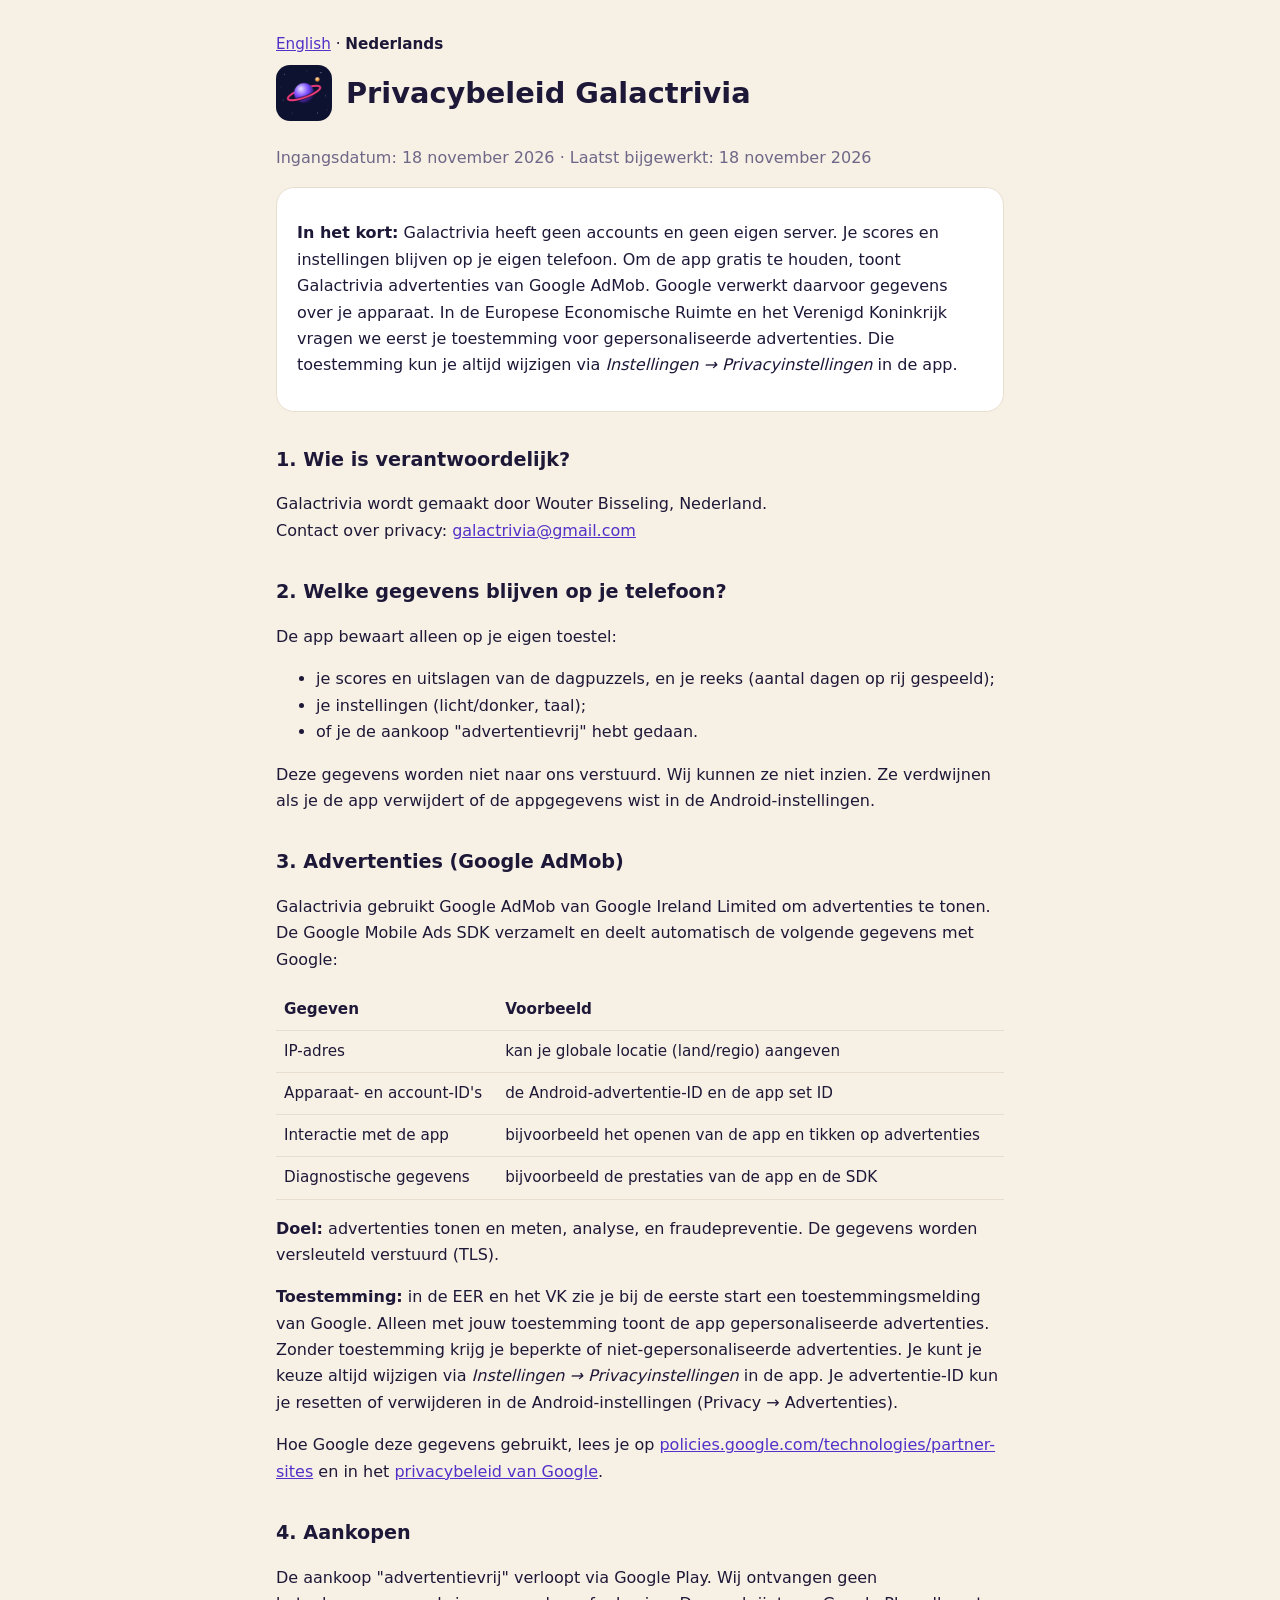
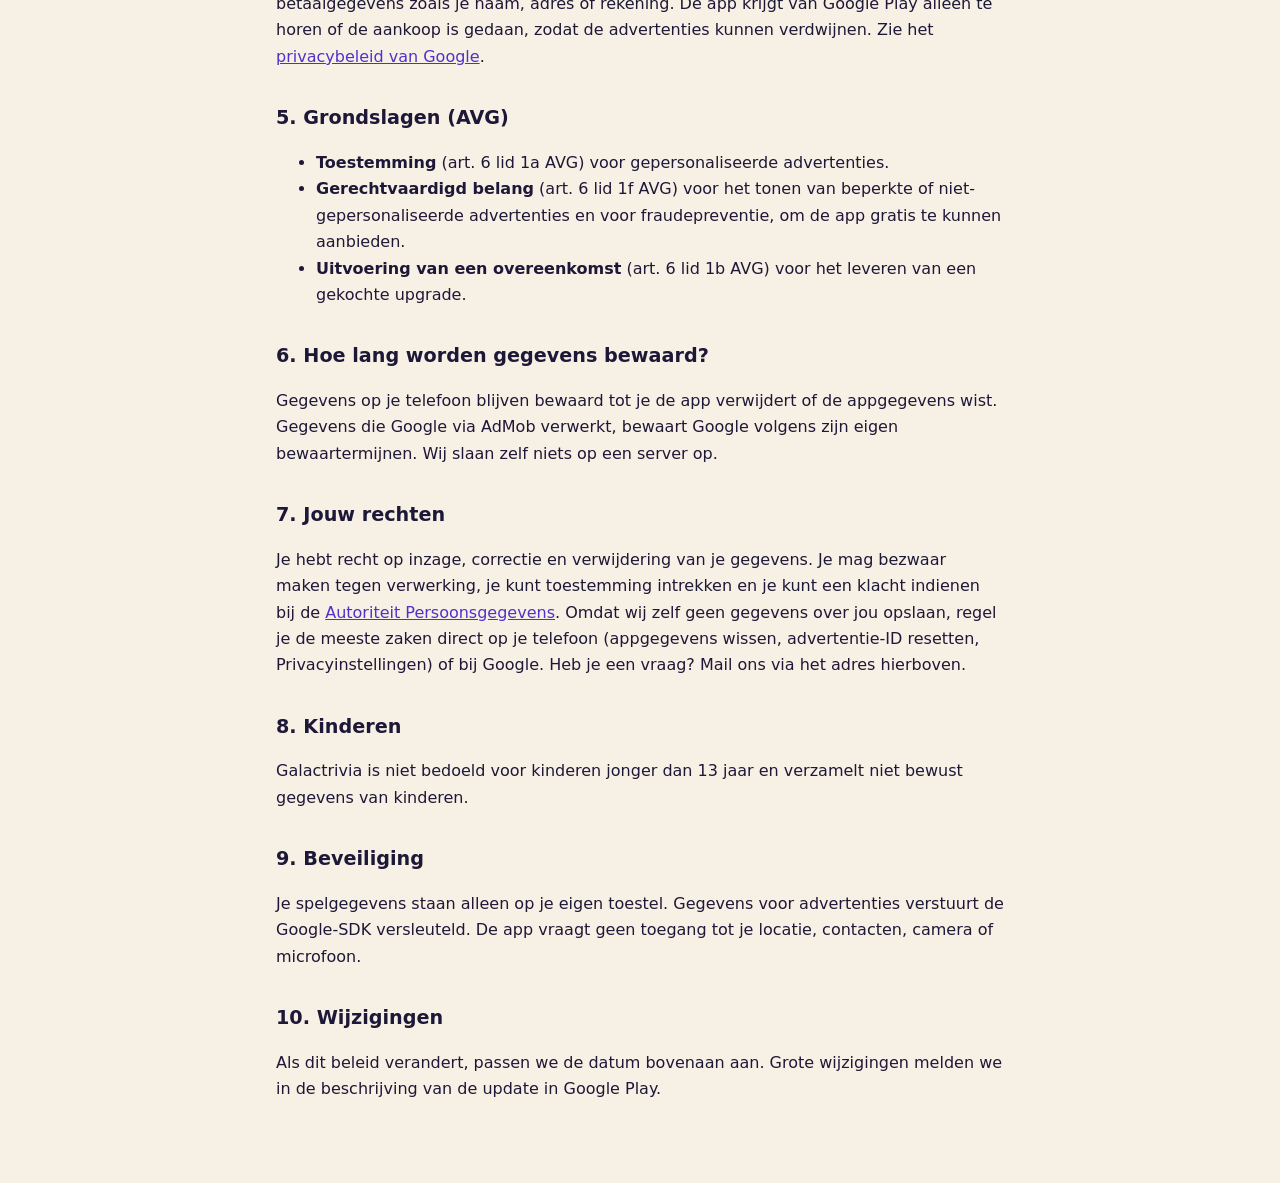
==== privacy-nl.html @ 7525d75d "Add files via upload" ====
<!doctype html>
<html lang="nl">
<head>
<meta charset="utf-8">
<meta name="viewport" content="width=device-width, initial-scale=1">
<title>Privacybeleid – Galactrivia</title>
<link rel="stylesheet" href="style.css">
<link rel="icon" href="icon.png">
</head>
<body>
<main>
<nav class="lang"><a href="privacy.html">English</a> · <strong>Nederlands</strong></nav>
<header><img src="icon.png" alt="Galactrivia-icoon"><h1>Privacybeleid Galactrivia</h1></header>
<p class="soft">Ingangsdatum: 18 november 2026 · Laatst bijgewerkt: 18 november 2026</p>

<div class="card">
<p><strong>In het kort:</strong> Galactrivia heeft geen accounts en geen eigen server. Je scores en instellingen blijven op je eigen telefoon. Om de app gratis te houden, toont Galactrivia advertenties van Google AdMob. Google verwerkt daarvoor gegevens over je apparaat. In de Europese Economische Ruimte en het Verenigd Koninkrijk vragen we eerst je toestemming voor gepersonaliseerde advertenties. Die toestemming kun je altijd wijzigen via <em>Instellingen → Privacyinstellingen</em> in de app.</p>
</div>

<h2>1. Wie is verantwoordelijk?</h2>
<p>Galactrivia wordt gemaakt door Wouter Bisseling, Nederland.<br>
Contact over privacy: <a href="mailto:galactrivia@gmail.com">galactrivia@gmail.com</a></p>

<h2>2. Welke gegevens blijven op je telefoon?</h2>
<p>De app bewaart alleen op je eigen toestel:</p>
<ul>
<li>je scores en uitslagen van de dagpuzzels, en je reeks (aantal dagen op rij gespeeld);</li>
<li>je instellingen (licht/donker, taal);</li>
<li>of je de aankoop "advertentievrij" hebt gedaan.</li>
</ul>
<p>Deze gegevens worden niet naar ons verstuurd. Wij kunnen ze niet inzien. Ze verdwijnen als je de app verwijdert of de appgegevens wist in de Android-instellingen.</p>

<h2>3. Advertenties (Google AdMob)</h2>
<p>Galactrivia gebruikt Google AdMob van Google Ireland Limited om advertenties te tonen. De Google Mobile Ads SDK verzamelt en deelt automatisch de volgende gegevens met Google:</p>
<table>
<tr><th>Gegeven</th><th>Voorbeeld</th></tr>
<tr><td>IP-adres</td><td>kan je globale locatie (land/regio) aangeven</td></tr>
<tr><td>Apparaat- en account-ID's</td><td>de Android-advertentie-ID en de app set ID</td></tr>
<tr><td>Interactie met de app</td><td>bijvoorbeeld het openen van de app en tikken op advertenties</td></tr>
<tr><td>Diagnostische gegevens</td><td>bijvoorbeeld de prestaties van de app en de SDK</td></tr>
</table>
<p><strong>Doel:</strong> advertenties tonen en meten, analyse, en fraudepreventie. De gegevens worden versleuteld verstuurd (TLS).</p>
<p><strong>Toestemming:</strong> in de EER en het VK zie je bij de eerste start een toestemmingsmelding van Google. Alleen met jouw toestemming toont de app gepersonaliseerde advertenties. Zonder toestemming krijg je beperkte of niet-gepersonaliseerde advertenties. Je kunt je keuze altijd wijzigen via <em>Instellingen → Privacyinstellingen</em> in de app. Je advertentie-ID kun je resetten of verwijderen in de Android-instellingen (Privacy → Advertenties).</p>
<p>Hoe Google deze gegevens gebruikt, lees je op <a href="https://policies.google.com/technologies/partner-sites">policies.google.com/technologies/partner-sites</a> en in het <a href="https://policies.google.com/privacy">privacybeleid van Google</a>.</p>

<h2>4. Aankopen</h2>
<p>De aankoop "advertentievrij" verloopt via Google Play. Wij ontvangen geen betaalgegevens zoals je naam, adres of rekening. De app krijgt van Google Play alleen te horen of de aankoop is gedaan, zodat de advertenties kunnen verdwijnen. Zie het <a href="https://policies.google.com/privacy">privacybeleid van Google</a>.</p>

<h2>5. Grondslagen (AVG)</h2>
<ul>
<li><strong>Toestemming</strong> (art. 6 lid 1a AVG) voor gepersonaliseerde advertenties.</li>
<li><strong>Gerechtvaardigd belang</strong> (art. 6 lid 1f AVG) voor het tonen van beperkte of niet-gepersonaliseerde advertenties en voor fraudepreventie, om de app gratis te kunnen aanbieden.</li>
<li><strong>Uitvoering van een overeenkomst</strong> (art. 6 lid 1b AVG) voor het leveren van een gekochte upgrade.</li>
</ul>

<h2>6. Hoe lang worden gegevens bewaard?</h2>
<p>Gegevens op je telefoon blijven bewaard tot je de app verwijdert of de appgegevens wist. Gegevens die Google via AdMob verwerkt, bewaart Google volgens zijn eigen bewaartermijnen. Wij slaan zelf niets op een server op.</p>

<h2>7. Jouw rechten</h2>
<p>Je hebt recht op inzage, correctie en verwijdering van je gegevens. Je mag bezwaar maken tegen verwerking, je kunt toestemming intrekken en je kunt een klacht indienen bij de <a href="https://autoriteitpersoonsgegevens.nl">Autoriteit Persoonsgegevens</a>. Omdat wij zelf geen gegevens over jou opslaan, regel je de meeste zaken direct op je telefoon (appgegevens wissen, advertentie-ID resetten, Privacyinstellingen) of bij Google. Heb je een vraag? Mail ons via het adres hierboven.</p>

<h2>8. Kinderen</h2>
<p>Galactrivia is niet bedoeld voor kinderen jonger dan 13 jaar en verzamelt niet bewust gegevens van kinderen.</p>

<h2>9. Beveiliging</h2>
<p>Je spelgegevens staan alleen op je eigen toestel. Gegevens voor advertenties verstuurt de Google-SDK versleuteld. De app vraagt geen toegang tot je locatie, contacten, camera of microfoon.</p>

<h2>10. Wijzigingen</h2>
<p>Als dit beleid verandert, passen we de datum bovenaan aan. Grote wijzigingen melden we in de beschrijving van de update in Google Play.</p>
</main>
</body>
</html>
---- style.css ----
:root {
  --bg: #F7F0E4;
  --card: #FFFFFF;
  --line: #E7DECF;
  --text: #1E1838;
  --soft: #6F6788;
  --brand: #5131C8;
}
@media (prefers-color-scheme: dark) {
  :root {
    --bg: #0D1230;
    --card: #1A2150;
    --line: #2E3770;
    --text: #F4F1FF;
    --soft: #A9AEDA;
    --brand: #CDBEFF;
  }
}
* { box-sizing: border-box; }
body {
  margin: 0;
  background: var(--bg);
  color: var(--text);
  font-family: system-ui, -apple-system, "Segoe UI", Roboto, sans-serif;
  line-height: 1.65;
}
main { max-width: 760px; margin: 0 auto; padding: 32px 16px 64px; }
header { display: flex; align-items: center; gap: 14px; margin-bottom: 24px; }
header img { width: 56px; height: 56px; border-radius: 14px; }
h1 { font-size: 1.8rem; line-height: 1.2; margin: 0; }
h2 { font-size: 1.2rem; margin-top: 2rem; }
a { color: var(--brand); }
.card { background: var(--card); border: 1px solid var(--line); border-radius: 18px; padding: 16px 20px; }
.soft { color: var(--soft); }
table { width: 100%; border-collapse: collapse; font-size: 0.95rem; }
th, td { text-align: left; vertical-align: top; padding: 8px; border-bottom: 1px solid var(--line); }
nav.lang { margin-bottom: 8px; font-size: 0.95rem; }
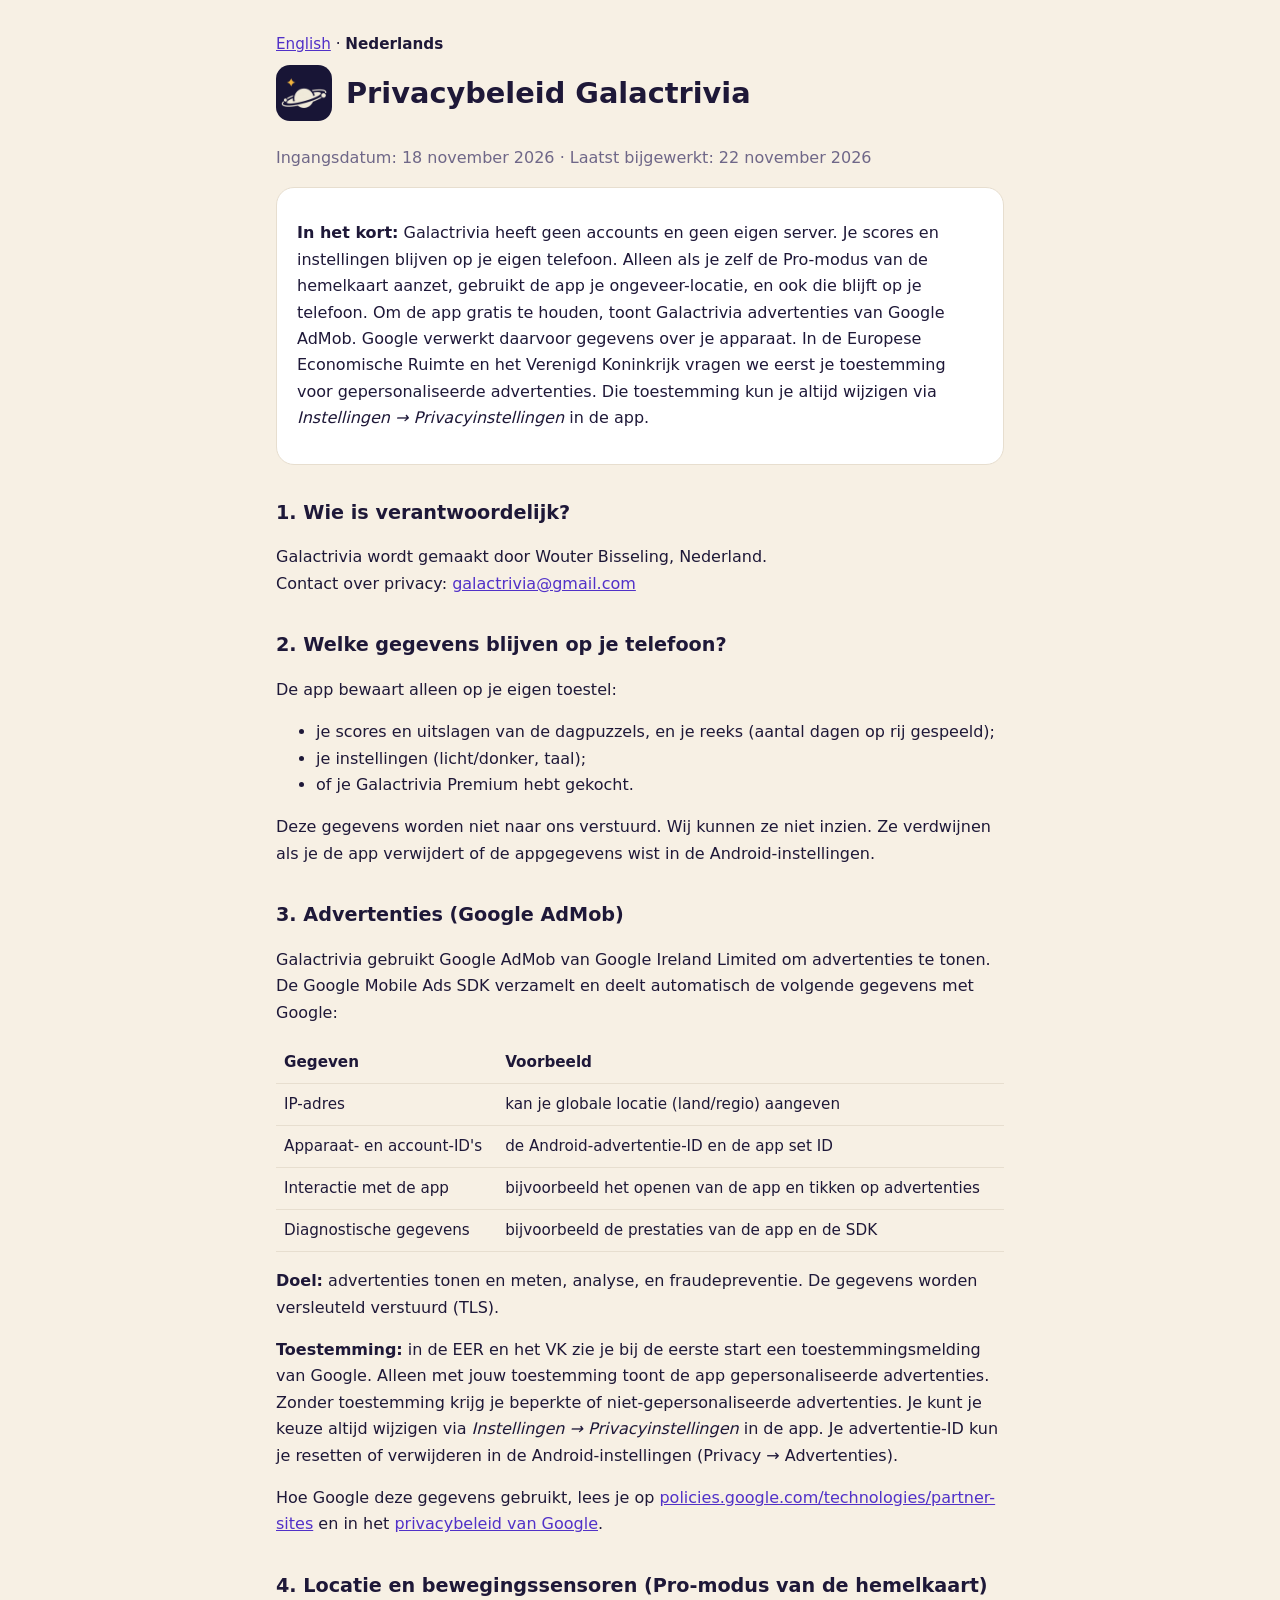
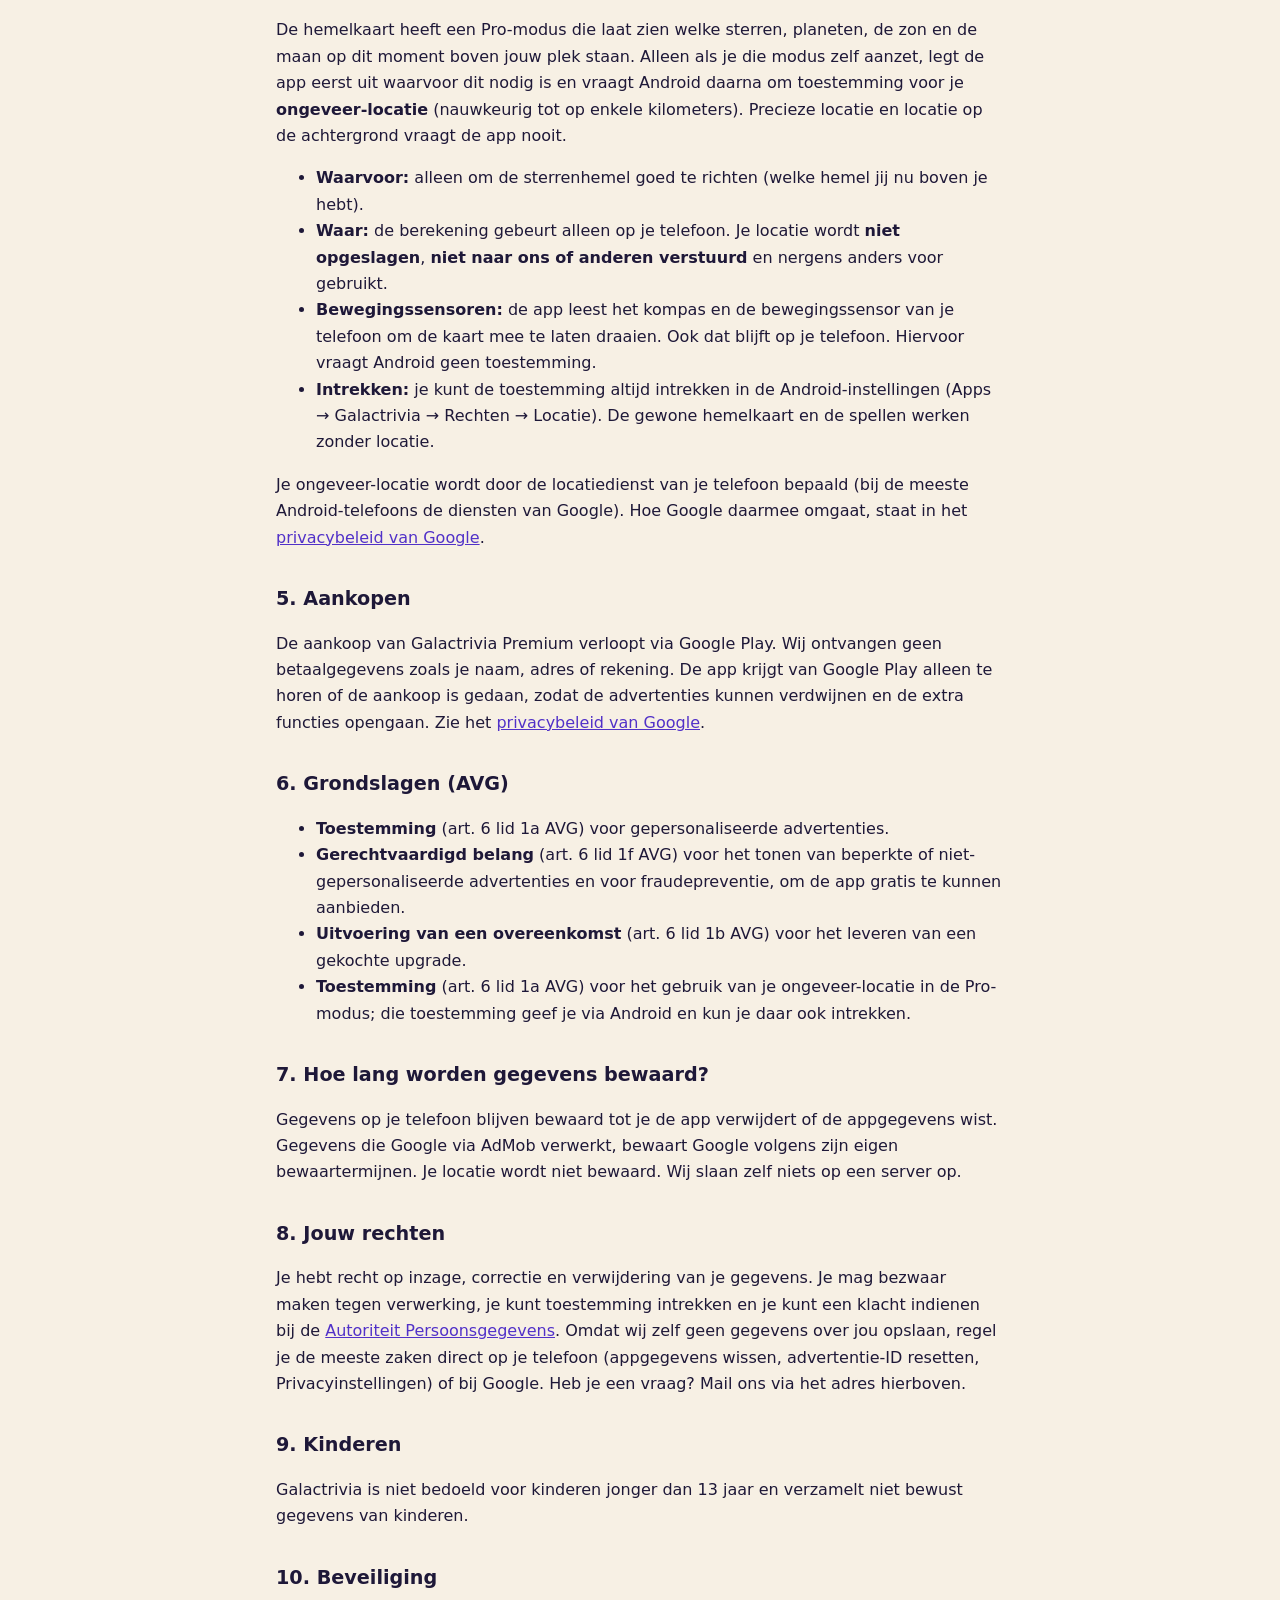
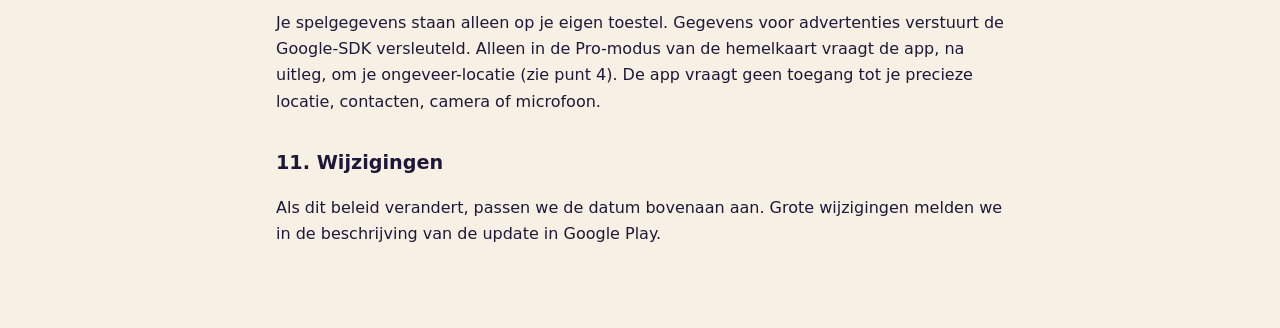
==== commit 2aef811f: "Privacybeleid: locatie en bewegingssensoren (Pro-modus hemelkaart), Premium; nieuw logo en favicon; " ====
--- a/privacy-nl.html
+++ b/privacy-nl.html
@@ -5,16 +5,16 @@
 <meta name="viewport" content="width=device-width, initial-scale=1">
 <title>Privacybeleid – Galactrivia</title>
 <link rel="stylesheet" href="style.css">
-<link rel="icon" href="icon.png">
+<link rel="icon" href="favicon.png">
 </head>
 <body>
 <main>
 <nav class="lang"><a href="privacy.html">English</a> · <strong>Nederlands</strong></nav>
 <header><img src="icon.png" alt="Galactrivia-icoon"><h1>Privacybeleid Galactrivia</h1></header>
-<p class="soft">Ingangsdatum: 18 november 2026 · Laatst bijgewerkt: 18 november 2026</p>
+<p class="soft">Ingangsdatum: 18 november 2026 · Laatst bijgewerkt: 22 november 2026</p>
 
 <div class="card">
-<p><strong>In het kort:</strong> Galactrivia heeft geen accounts en geen eigen server. Je scores en instellingen blijven op je eigen telefoon. Om de app gratis te houden, toont Galactrivia advertenties van Google AdMob. Google verwerkt daarvoor gegevens over je apparaat. In de Europese Economische Ruimte en het Verenigd Koninkrijk vragen we eerst je toestemming voor gepersonaliseerde advertenties. Die toestemming kun je altijd wijzigen via <em>Instellingen → Privacyinstellingen</em> in de app.</p>
+<p><strong>In het kort:</strong> Galactrivia heeft geen accounts en geen eigen server. Je scores en instellingen blijven op je eigen telefoon. Alleen als je zelf de Pro-modus van de hemelkaart aanzet, gebruikt de app je ongeveer-locatie, en ook die blijft op je telefoon. Om de app gratis te houden, toont Galactrivia advertenties van Google AdMob. Google verwerkt daarvoor gegevens over je apparaat. In de Europese Economische Ruimte en het Verenigd Koninkrijk vragen we eerst je toestemming voor gepersonaliseerde advertenties. Die toestemming kun je altijd wijzigen via <em>Instellingen → Privacyinstellingen</em> in de app.</p>
 </div>
 
 <h2>1. Wie is verantwoordelijk?</h2>
@@ -26,7 +26,7 @@
 <ul>
 <li>je scores en uitslagen van de dagpuzzels, en je reeks (aantal dagen op rij gespeeld);</li>
 <li>je instellingen (licht/donker, taal);</li>
-<li>of je de aankoop "advertentievrij" hebt gedaan.</li>
+<li>of je Galactrivia Premium hebt gekocht.</li>
 </ul>
 <p>Deze gegevens worden niet naar ons verstuurd. Wij kunnen ze niet inzien. Ze verdwijnen als je de app verwijdert of de appgegevens wist in de Android-instellingen.</p>
 
@@ -43,29 +43,40 @@
 <p><strong>Toestemming:</strong> in de EER en het VK zie je bij de eerste start een toestemmingsmelding van Google. Alleen met jouw toestemming toont de app gepersonaliseerde advertenties. Zonder toestemming krijg je beperkte of niet-gepersonaliseerde advertenties. Je kunt je keuze altijd wijzigen via <em>Instellingen → Privacyinstellingen</em> in de app. Je advertentie-ID kun je resetten of verwijderen in de Android-instellingen (Privacy → Advertenties).</p>
 <p>Hoe Google deze gegevens gebruikt, lees je op <a href="https://policies.google.com/technologies/partner-sites">policies.google.com/technologies/partner-sites</a> en in het <a href="https://policies.google.com/privacy">privacybeleid van Google</a>.</p>
 
-<h2>4. Aankopen</h2>
-<p>De aankoop "advertentievrij" verloopt via Google Play. Wij ontvangen geen betaalgegevens zoals je naam, adres of rekening. De app krijgt van Google Play alleen te horen of de aankoop is gedaan, zodat de advertenties kunnen verdwijnen. Zie het <a href="https://policies.google.com/privacy">privacybeleid van Google</a>.</p>
+<h2>4. Locatie en bewegingssensoren (Pro-modus van de hemelkaart)</h2>
+<p>De hemelkaart heeft een Pro-modus die laat zien welke sterren, planeten, de zon en de maan op dit moment boven jouw plek staan. Alleen als je die modus zelf aanzet, legt de app eerst uit waarvoor dit nodig is en vraagt Android daarna om toestemming voor je <strong>ongeveer-locatie</strong> (nauwkeurig tot op enkele kilometers). Precieze locatie en locatie op de achtergrond vraagt de app nooit.</p>
+<ul>
+<li><strong>Waarvoor:</strong> alleen om de sterrenhemel goed te richten (welke hemel jij nu boven je hebt).</li>
+<li><strong>Waar:</strong> de berekening gebeurt alleen op je telefoon. Je locatie wordt <strong>niet opgeslagen</strong>, <strong>niet naar ons of anderen verstuurd</strong> en nergens anders voor gebruikt.</li>
+<li><strong>Bewegingssensoren:</strong> de app leest het kompas en de bewegingssensor van je telefoon om de kaart mee te laten draaien. Ook dat blijft op je telefoon. Hiervoor vraagt Android geen toestemming.</li>
+<li><strong>Intrekken:</strong> je kunt de toestemming altijd intrekken in de Android-instellingen (Apps → Galactrivia → Rechten → Locatie). De gewone hemelkaart en de spellen werken zonder locatie.</li>
+</ul>
+<p>Je ongeveer-locatie wordt door de locatiedienst van je telefoon bepaald (bij de meeste Android-telefoons de diensten van Google). Hoe Google daarmee omgaat, staat in het <a href="https://policies.google.com/privacy">privacybeleid van Google</a>.</p>
 
-<h2>5. Grondslagen (AVG)</h2>
+<h2>5. Aankopen</h2>
+<p>De aankoop van Galactrivia Premium verloopt via Google Play. Wij ontvangen geen betaalgegevens zoals je naam, adres of rekening. De app krijgt van Google Play alleen te horen of de aankoop is gedaan, zodat de advertenties kunnen verdwijnen en de extra functies opengaan. Zie het <a href="https://policies.google.com/privacy">privacybeleid van Google</a>.</p>
+
+<h2>6. Grondslagen (AVG)</h2>
 <ul>
 <li><strong>Toestemming</strong> (art. 6 lid 1a AVG) voor gepersonaliseerde advertenties.</li>
 <li><strong>Gerechtvaardigd belang</strong> (art. 6 lid 1f AVG) voor het tonen van beperkte of niet-gepersonaliseerde advertenties en voor fraudepreventie, om de app gratis te kunnen aanbieden.</li>
 <li><strong>Uitvoering van een overeenkomst</strong> (art. 6 lid 1b AVG) voor het leveren van een gekochte upgrade.</li>
+<li><strong>Toestemming</strong> (art. 6 lid 1a AVG) voor het gebruik van je ongeveer-locatie in de Pro-modus; die toestemming geef je via Android en kun je daar ook intrekken.</li>
 </ul>
 
-<h2>6. Hoe lang worden gegevens bewaard?</h2>
-<p>Gegevens op je telefoon blijven bewaard tot je de app verwijdert of de appgegevens wist. Gegevens die Google via AdMob verwerkt, bewaart Google volgens zijn eigen bewaartermijnen. Wij slaan zelf niets op een server op.</p>
+<h2>7. Hoe lang worden gegevens bewaard?</h2>
+<p>Gegevens op je telefoon blijven bewaard tot je de app verwijdert of de appgegevens wist. Gegevens die Google via AdMob verwerkt, bewaart Google volgens zijn eigen bewaartermijnen. Je locatie wordt niet bewaard. Wij slaan zelf niets op een server op.</p>
 
-<h2>7. Jouw rechten</h2>
+<h2>8. Jouw rechten</h2>
 <p>Je hebt recht op inzage, correctie en verwijdering van je gegevens. Je mag bezwaar maken tegen verwerking, je kunt toestemming intrekken en je kunt een klacht indienen bij de <a href="https://autoriteitpersoonsgegevens.nl">Autoriteit Persoonsgegevens</a>. Omdat wij zelf geen gegevens over jou opslaan, regel je de meeste zaken direct op je telefoon (appgegevens wissen, advertentie-ID resetten, Privacyinstellingen) of bij Google. Heb je een vraag? Mail ons via het adres hierboven.</p>
 
-<h2>8. Kinderen</h2>
+<h2>9. Kinderen</h2>
 <p>Galactrivia is niet bedoeld voor kinderen jonger dan 13 jaar en verzamelt niet bewust gegevens van kinderen.</p>
 
-<h2>9. Beveiliging</h2>
-<p>Je spelgegevens staan alleen op je eigen toestel. Gegevens voor advertenties verstuurt de Google-SDK versleuteld. De app vraagt geen toegang tot je locatie, contacten, camera of microfoon.</p>
+<h2>10. Beveiliging</h2>
+<p>Je spelgegevens staan alleen op je eigen toestel. Gegevens voor advertenties verstuurt de Google-SDK versleuteld. Alleen in de Pro-modus van de hemelkaart vraagt de app, na uitleg, om je ongeveer-locatie (zie punt 4). De app vraagt geen toegang tot je precieze locatie, contacten, camera of microfoon.</p>
 
-<h2>10. Wijzigingen</h2>
+<h2>11. Wijzigingen</h2>
 <p>Als dit beleid verandert, passen we de datum bovenaan aan. Grote wijzigingen melden we in de beschrijving van de update in Google Play.</p>
 </main>
 </body>
